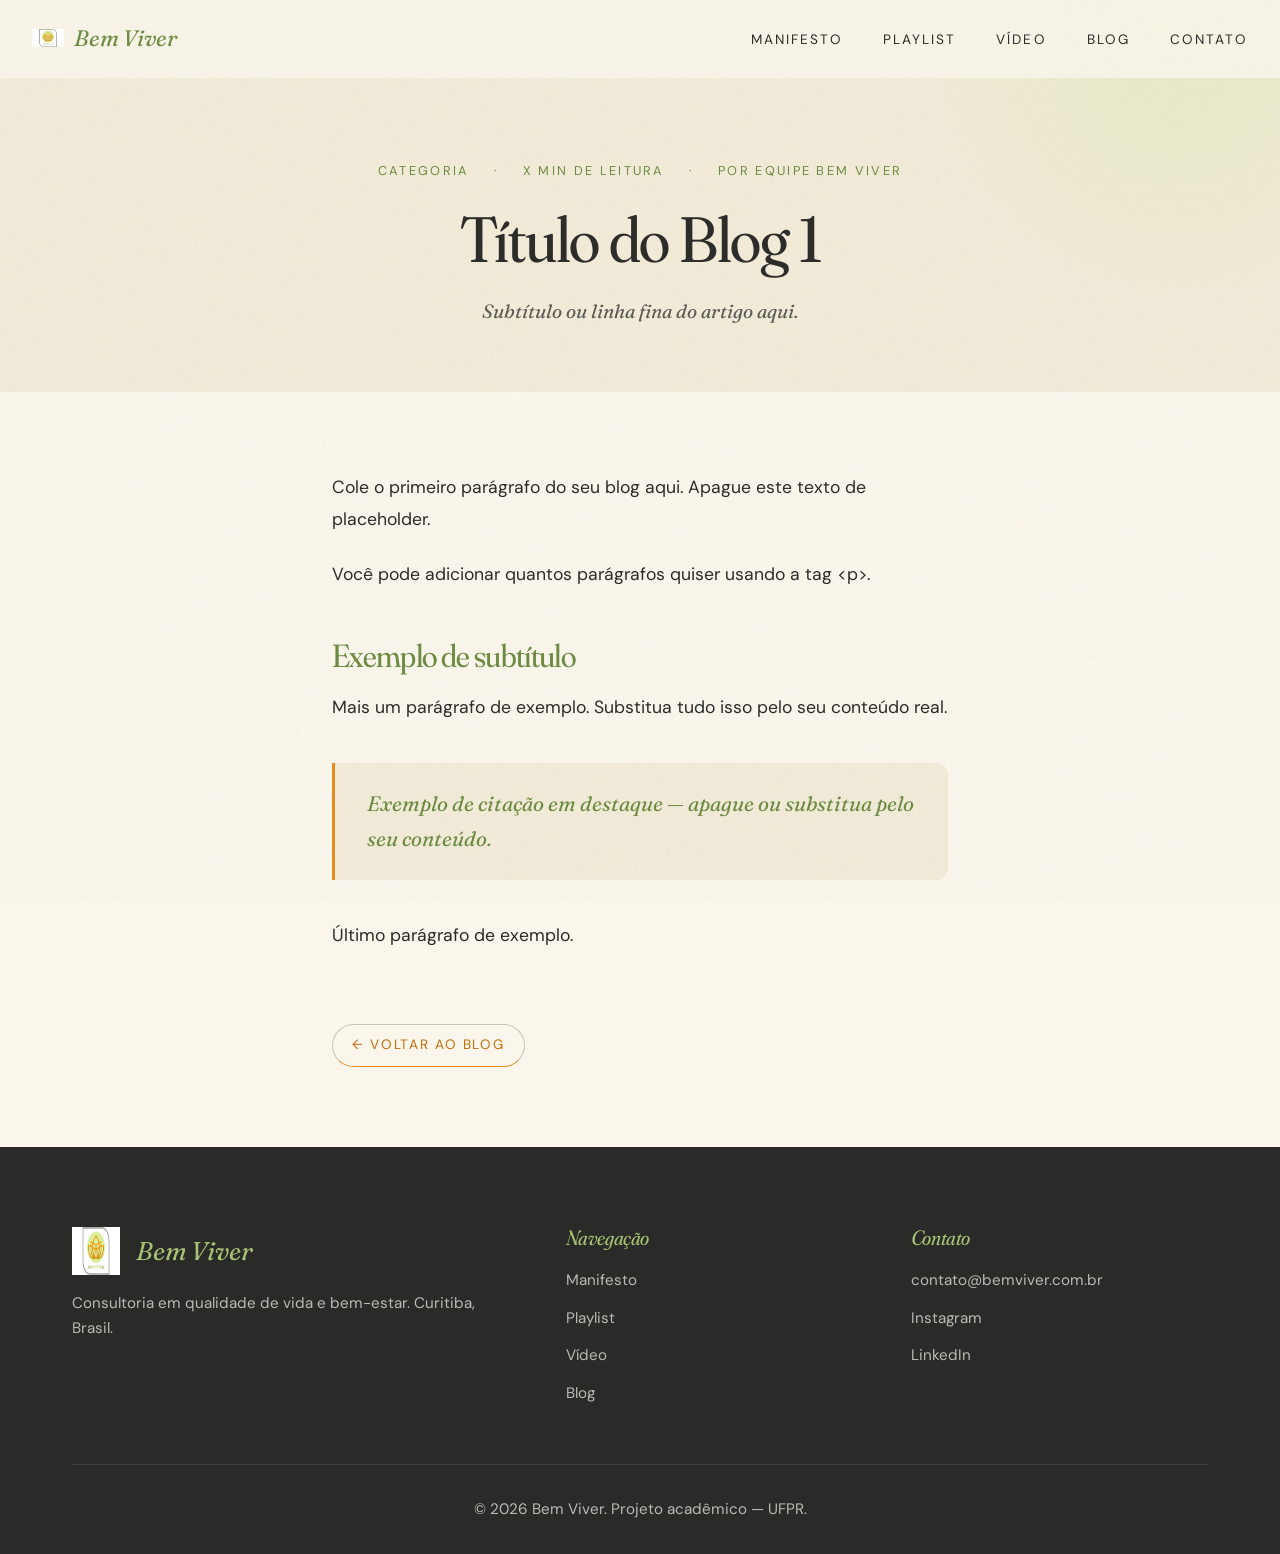
==== blog-1.html @ db036a79 "Add files via upload" ====
<!DOCTYPE html>
<html lang="pt-BR">
<head>
  <meta charset="UTF-8" />
  <meta name="viewport" content="width=device-width, initial-scale=1.0" />
  <title>Blog 1 — Bem Viver</title>
  <link rel="icon" href="logo.png" type="image/png" />

  <link rel="preconnect" href="https://fonts.googleapis.com" />
  <link rel="preconnect" href="https://fonts.gstatic.com" crossorigin />
  <link href="https://fonts.googleapis.com/css2?family=Fraunces:ital,opsz,wght,SOFT@0,9..144,300..700,30..100;1,9..144,300..700,30..100&family=DM+Sans:opsz,wght@9..40,300..600&display=swap" rel="stylesheet" />

  <link rel="stylesheet" href="style.css" />
</head>
<body>

  <nav class="nav" id="nav">
    <a href="index.html" class="nav-brand">
      <img src="logo.png" alt="Bem Viver" />
      <span>Bem Viver</span>
    </a>
    <ul class="nav-links">
      <li><a href="index.html#manifesto">Manifesto</a></li>
      <li><a href="index.html#playlist">Playlist</a></li>
      <li><a href="index.html#video">Vídeo</a></li>
      <li><a href="index.html#blog">Blog</a></li>
      <li><a href="index.html#contato">Contato</a></li>
    </ul>
  </nav>

  <header class="post-hero">
    <div class="container">
      <div class="post-meta">
        <!-- EDITE A CATEGORIA, TEMPO DE LEITURA E AUTOR ABAIXO -->
        <span>Categoria</span>
        <span>X min de leitura</span>
        <span>Por Equipe Bem Viver</span>
      </div>

      <!-- COLE O TÍTULO DO BLOG AQUI -->
      <h1>Título do Blog 1</h1>

      <!-- COLE O SUBTÍTULO/LINHA FINA AQUI -->
      <p class="subtitle">Subtítulo ou linha fina do artigo aqui.</p>
    </div>
  </header>

  <article class="post-body">

    <!--
      ▼▼▼ COLE O TEXTO DO BLOG AQUI ▼▼▼

      Como formatar:
      - Parágrafos:        <p>Seu texto aqui.</p>
      - Subtítulo grande:  <h2>Subtítulo</h2>
      - Subtítulo menor:   <h3>Subtítulo menor</h3>
      - Negrito:           <strong>texto</strong>
      - Itálico:           <em>texto</em>
      - Lista:             <ul><li>item</li><li>item</li></ul>
      - Citação destaque:  <blockquote>Frase de destaque.</blockquote>
      - Link:              <a href="url">texto</a>

      Apague este comentário e tudo abaixo dele, depois cole seu conteúdo.
    -->

    <p>Cole o primeiro parágrafo do seu blog aqui. Apague este texto de placeholder.</p>

    <p>Você pode adicionar quantos parágrafos quiser usando a tag &lt;p&gt;.</p>

    <h2>Exemplo de subtítulo</h2>

    <p>Mais um parágrafo de exemplo. Substitua tudo isso pelo seu conteúdo real.</p>

    <blockquote>
      Exemplo de citação em destaque — apague ou substitua pelo seu conteúdo.
    </blockquote>

    <p>Último parágrafo de exemplo.</p>

    <!-- ▲▲▲ FIM DO ESPAÇO PARA SEU CONTEÚDO ▲▲▲ -->

    <a href="index.html#blog" class="back-link">← Voltar ao blog</a>
  </article>

  <footer>
    <div class="container">
      <div class="footer-grid">
        <div>
          <div class="footer-brand">
            <img src="logo.png" alt="" />
            <span class="footer-brand-name">Bem Viver</span>
          </div>
          <p>Consultoria em qualidade de vida e bem-estar. Curitiba, Brasil.</p>
        </div>
        <div>
          <h4>Navegação</h4>
          <ul>
            <li><a href="index.html#manifesto">Manifesto</a></li>
            <li><a href="index.html#playlist">Playlist</a></li>
            <li><a href="index.html#video">Vídeo</a></li>
            <li><a href="index.html#blog">Blog</a></li>
          </ul>
        </div>
        <div>
          <h4>Contato</h4>
          <ul>
            <li><a href="mailto:contato@bemviver.com.br">contato@bemviver.com.br</a></li>
            <li><a href="#">Instagram</a></li>
            <li><a href="#">LinkedIn</a></li>
          </ul>
        </div>
      </div>
      <div class="footer-bottom">
        <p>© 2026 Bem Viver. Projeto acadêmico — UFPR.</p>
      </div>
    </div>
  </footer>

</body>
</html>
---- style.css ----
/* ========================================
   BEM VIVER — Design System
   ======================================== */

:root {
  --color-cream: #FAF6EC;
  --color-cream-deep: #F2EBD8;
  --color-sage: #A8C273;
  --color-sage-deep: #6B8B3F;
  --color-sage-soft: #DBE8B2;
  --color-orange: #E68A1F;
  --color-orange-deep: #C66E0A;
  --color-charcoal: #2A2A28;
  --color-charcoal-soft: #5A5A55;
  --color-line: #C9C4B5;

  --font-display: "Fraunces", Georgia, serif;
  --font-body: "DM Sans", -apple-system, BlinkMacSystemFont, sans-serif;

  --max-w: 1200px;
  --max-w-text: 680px;
}

* { box-sizing: border-box; margin: 0; padding: 0; }

html { scroll-behavior: smooth; }

body {
  font-family: var(--font-body);
  font-size: 17px;
  line-height: 1.65;
  color: var(--color-charcoal);
  background: var(--color-cream);
  overflow-x: hidden;
}

/* Subtle grain overlay */
body::before {
  content: "";
  position: fixed;
  inset: 0;
  pointer-events: none;
  z-index: 1000;
  opacity: 0.04;
  background-image: url("data:image/svg+xml,%3Csvg viewBox='0 0 200 200' xmlns='http://www.w3.org/2000/svg'%3E%3Cfilter id='n'%3E%3CfeTurbulence type='fractalNoise' baseFrequency='0.85' numOctaves='3' /%3E%3C/filter%3E%3Crect width='100%25' height='100%25' filter='url(%23n)'/%3E%3C/svg%3E");
}

img { max-width: 100%; display: block; }

a { color: inherit; text-decoration: none; }

/* ========================================
   Typography
   ======================================== */

h1, h2, h3, h4 {
  font-family: var(--font-display);
  font-weight: 400;
  font-variation-settings: "opsz" 144, "SOFT" 50;
  letter-spacing: -0.02em;
  line-height: 1.05;
  color: var(--color-charcoal);
}

h1 { font-size: clamp(3rem, 8vw, 6.5rem); }
h2 { font-size: clamp(2.2rem, 5vw, 3.8rem); }
h3 { font-size: clamp(1.6rem, 3vw, 2.2rem); }

.eyebrow {
  font-family: var(--font-body);
  font-size: 0.78rem;
  text-transform: uppercase;
  letter-spacing: 0.22em;
  color: var(--color-sage-deep);
  font-weight: 500;
}

p { color: var(--color-charcoal-soft); }

em {
  font-family: var(--font-display);
  font-style: italic;
  font-variation-settings: "opsz" 144, "SOFT" 100;
  color: var(--color-sage-deep);
}

/* ========================================
   Layout primitives
   ======================================== */

.container {
  max-width: var(--max-w);
  margin: 0 auto;
  padding: 0 2rem;
}

section {
  padding: 8rem 0;
  position: relative;
}

/* ========================================
   Navigation
   ======================================== */

.nav {
  position: fixed;
  top: 0;
  left: 0;
  right: 0;
  z-index: 100;
  padding: 1.25rem 2rem;
  display: flex;
  justify-content: space-between;
  align-items: center;
  background: rgba(250, 246, 236, 0.85);
  backdrop-filter: blur(12px);
  -webkit-backdrop-filter: blur(12px);
  border-bottom: 1px solid transparent;
  transition: border-color 0.3s ease;
}

.nav.scrolled { border-bottom-color: var(--color-line); }

.nav-brand {
  font-family: var(--font-display);
  font-size: 1.4rem;
  font-style: italic;
  color: var(--color-sage-deep);
  display: flex;
  align-items: center;
  gap: 0.6rem;
}

.nav-brand img {
  width: 32px;
  height: 32px;
  object-fit: contain;
}

.nav-links {
  display: flex;
  gap: 2.5rem;
  list-style: none;
}

.nav-links a {
  font-size: 0.85rem;
  text-transform: uppercase;
  letter-spacing: 0.15em;
  color: var(--color-charcoal);
  position: relative;
  padding-bottom: 0.2rem;
  transition: color 0.2s;
}

.nav-links a::after {
  content: "";
  position: absolute;
  bottom: 0;
  left: 0;
  width: 0;
  height: 1px;
  background: var(--color-orange);
  transition: width 0.3s ease;
}

.nav-links a:hover { color: var(--color-orange-deep); }
.nav-links a:hover::after { width: 100%; }

@media (max-width: 720px) {
  .nav-links { display: none; }
}

/* ========================================
   Hero
   ======================================== */

.hero {
  min-height: 100vh;
  display: flex;
  align-items: center;
  position: relative;
  padding-top: 6rem;
  overflow: hidden;
}

.hero-bg-circle {
  position: absolute;
  width: 700px;
  height: 700px;
  border-radius: 50%;
  background: radial-gradient(circle, var(--color-sage-soft) 0%, transparent 70%);
  right: -200px;
  top: 50%;
  transform: translateY(-50%);
  opacity: 0.6;
  z-index: 0;
}

.hero-bg-circle.small {
  width: 300px;
  height: 300px;
  left: -100px;
  top: 20%;
  background: radial-gradient(circle, rgba(230,138,31,0.15) 0%, transparent 70%);
}

.hero-grid {
  display: grid;
  grid-template-columns: 1.4fr 1fr;
  gap: 4rem;
  align-items: center;
  position: relative;
  z-index: 1;
}

@media (max-width: 880px) {
  .hero-grid { grid-template-columns: 1fr; gap: 2rem; }
}

.hero-eyebrow {
  display: inline-block;
  margin-bottom: 1.5rem;
  animation: fadeUp 0.8s ease forwards;
}

.hero h1 {
  margin-bottom: 1.5rem;
  animation: fadeUp 0.8s 0.1s ease both;
}

.hero h1 .accent {
  font-style: italic;
  color: var(--color-sage-deep);
  font-variation-settings: "opsz" 144, "SOFT" 100;
}

.hero-tagline {
  font-size: 1.2rem;
  max-width: 460px;
  margin-bottom: 2.5rem;
  animation: fadeUp 0.8s 0.2s ease both;
}

.hero-cta {
  display: inline-flex;
  align-items: center;
  gap: 0.8rem;
  padding: 1rem 2rem;
  background: var(--color-orange);
  color: white;
  border-radius: 999px;
  font-size: 0.9rem;
  letter-spacing: 0.1em;
  text-transform: uppercase;
  transition: all 0.3s ease;
  animation: fadeUp 0.8s 0.3s ease both;
  border: none;
  cursor: pointer;
}

.hero-cta:hover {
  background: var(--color-orange-deep);
  transform: translateY(-2px);
  box-shadow: 0 12px 30px -10px rgba(230,138,31,0.5);
}

.hero-cta .arrow {
  transition: transform 0.3s;
}

.hero-cta:hover .arrow { transform: translateX(4px); }

.hero-logo-wrap {
  position: relative;
  animation: fadeIn 1.2s 0.4s ease both;
}

.hero-logo-wrap img {
  width: 100%;
  max-width: 420px;
  margin: 0 auto;
  filter: drop-shadow(0 20px 40px rgba(168, 194, 115, 0.25));
}

/* ========================================
   Section headers
   ======================================== */

.section-head {
  text-align: center;
  margin-bottom: 4rem;
}

.section-head .eyebrow {
  display: block;
  margin-bottom: 1rem;
}

.section-head h2 { margin-bottom: 1.2rem; }

.section-head p {
  max-width: 580px;
  margin: 0 auto;
  font-size: 1.1rem;
}

/* ========================================
   Manifesto
   ======================================== */

.manifesto {
  background: var(--color-cream-deep);
  position: relative;
}

.manifesto-grid {
  display: grid;
  grid-template-columns: repeat(3, 1fr);
  gap: 3rem;
  margin-top: 4rem;
}

@media (max-width: 880px) {
  .manifesto-grid { grid-template-columns: 1fr; gap: 2.5rem; }
}

.pillar {
  text-align: center;
  padding: 2rem 1rem;
}

.pillar-icon {
  width: 56px;
  height: 56px;
  margin: 0 auto 1.5rem;
  display: flex;
  align-items: center;
  justify-content: center;
  background: var(--color-sage-soft);
  border-radius: 50%;
  color: var(--color-orange-deep);
}

.pillar h3 {
  font-size: 1.5rem;
  margin-bottom: 0.8rem;
}

/* ========================================
   Spotify section
   ======================================== */

.playlist-section {
  background: linear-gradient(180deg, var(--color-cream) 0%, var(--color-sage-soft) 100%);
}

.playlist-wrap {
  max-width: 880px;
  margin: 0 auto;
  background: white;
  border-radius: 24px;
  padding: 2.5rem;
  box-shadow: 0 30px 80px -20px rgba(107, 139, 63, 0.2);
  border: 1px solid var(--color-line);
}

.playlist-wrap iframe {
  width: 100%;
  border-radius: 12px;
  border: none;
}

/* ========================================
   Video section
   ======================================== */

.video-wrap {
  max-width: 960px;
  margin: 0 auto;
  position: relative;
  border-radius: 20px;
  overflow: hidden;
  background: var(--color-charcoal);
  aspect-ratio: 16 / 9;
  box-shadow: 0 30px 80px -20px rgba(42, 42, 40, 0.4);
}

.video-wrap video,
.video-wrap iframe {
  width: 100%;
  height: 100%;
  object-fit: cover;
  border: none;
}

.video-placeholder {
  width: 100%;
  height: 100%;
  display: flex;
  flex-direction: column;
  align-items: center;
  justify-content: center;
  gap: 1.5rem;
  background:
    radial-gradient(circle at 30% 30%, rgba(230,138,31,0.15), transparent 50%),
    radial-gradient(circle at 70% 70%, rgba(168,194,115,0.2), transparent 50%),
    var(--color-charcoal);
  color: var(--color-cream);
  text-align: center;
  padding: 2rem;
}

.video-placeholder .play-icon {
  width: 80px;
  height: 80px;
  border: 2px solid var(--color-cream);
  border-radius: 50%;
  display: flex;
  align-items: center;
  justify-content: center;
}

.video-placeholder p {
  font-family: var(--font-display);
  font-style: italic;
  font-size: 1.3rem;
  color: var(--color-cream);
  max-width: 400px;
}

/* ========================================
   Blog
   ======================================== */

.blog-grid {
  display: grid;
  grid-template-columns: repeat(2, 1fr);
  gap: 3rem;
  margin-top: 2rem;
}

@media (max-width: 880px) {
  .blog-grid { grid-template-columns: 1fr; }
}

.blog-card {
  background: white;
  border-radius: 20px;
  overflow: hidden;
  box-shadow: 0 10px 30px -10px rgba(42, 42, 40, 0.08);
  border: 1px solid var(--color-line);
  transition: all 0.4s ease;
  display: flex;
  flex-direction: column;
}

.blog-card:hover {
  transform: translateY(-6px);
  box-shadow: 0 30px 60px -20px rgba(42, 42, 40, 0.15);
}

.blog-card-visual {
  height: 220px;
  position: relative;
  overflow: hidden;
  display: flex;
  align-items: center;
  justify-content: center;
}

.blog-card-visual.v1 {
  background:
    radial-gradient(circle at 30% 50%, var(--color-sage-soft), transparent 60%),
    radial-gradient(circle at 70% 50%, rgba(230,138,31,0.2), transparent 60%),
    var(--color-cream-deep);
}

.blog-card-visual.v2 {
  background:
    radial-gradient(circle at 50% 30%, rgba(230,138,31,0.3), transparent 60%),
    radial-gradient(circle at 50% 80%, var(--color-sage-soft), transparent 60%),
    var(--color-cream-deep);
}

.blog-card-visual svg {
  width: 100px;
  height: 100px;
  color: var(--color-orange-deep);
  opacity: 0.85;
}

.blog-card-body {
  padding: 2rem;
  flex: 1;
  display: flex;
  flex-direction: column;
}

.blog-card-meta {
  display: flex;
  gap: 1rem;
  font-size: 0.78rem;
  text-transform: uppercase;
  letter-spacing: 0.15em;
  color: var(--color-sage-deep);
  margin-bottom: 1rem;
}

.blog-card-meta span:not(:last-child)::after {
  content: "·";
  margin-left: 1rem;
}

.blog-card h3 {
  font-size: 1.6rem;
  margin-bottom: 0.8rem;
  line-height: 1.15;
}

.blog-card p {
  margin-bottom: 1.5rem;
  flex: 1;
}

.blog-card-link {
  color: var(--color-orange-deep);
  font-size: 0.9rem;
  letter-spacing: 0.05em;
  font-weight: 500;
  display: inline-flex;
  align-items: center;
  gap: 0.5rem;
  align-self: flex-start;
}

.blog-card-link::after {
  content: "→";
  transition: transform 0.3s;
}

.blog-card:hover .blog-card-link::after { transform: translateX(4px); }

/* ========================================
   Footer
   ======================================== */

footer {
  background: var(--color-charcoal);
  color: var(--color-cream);
  padding: 5rem 0 2rem;
  margin-top: 0;
}

.footer-grid {
  display: grid;
  grid-template-columns: 1.5fr 1fr 1fr;
  gap: 3rem;
  margin-bottom: 3rem;
}

@media (max-width: 720px) {
  .footer-grid { grid-template-columns: 1fr; gap: 2rem; }
}

footer h4 {
  font-family: var(--font-display);
  font-style: italic;
  color: var(--color-sage);
  font-size: 1.3rem;
  margin-bottom: 1rem;
}

footer p, footer a { color: rgba(250, 246, 236, 0.7); font-size: 0.95rem; }

footer ul { list-style: none; }
footer ul li { margin-bottom: 0.6rem; }
footer a:hover { color: var(--color-orange); }

.footer-brand {
  display: flex;
  align-items: center;
  gap: 1rem;
  margin-bottom: 1rem;
}

.footer-brand img { width: 48px; height: 48px; }

.footer-brand-name {
  font-family: var(--font-display);
  font-style: italic;
  font-size: 1.6rem;
  color: var(--color-sage);
}

.footer-bottom {
  padding-top: 2rem;
  border-top: 1px solid rgba(250, 246, 236, 0.1);
  text-align: center;
  font-size: 0.85rem;
  color: rgba(250, 246, 236, 0.5);
}

/* ========================================
   Animations
   ======================================== */

@keyframes fadeUp {
  from { opacity: 0; transform: translateY(20px); }
  to { opacity: 1; transform: translateY(0); }
}

@keyframes fadeIn {
  from { opacity: 0; }
  to { opacity: 1; }
}

.reveal {
  opacity: 0;
  transform: translateY(30px);
  transition: opacity 0.8s ease, transform 0.8s ease;
}

.reveal.visible {
  opacity: 1;
  transform: translateY(0);
}

/* ========================================
   Blog post page
   ======================================== */

.post-hero {
  padding: 10rem 0 4rem;
  text-align: center;
  background: var(--color-cream-deep);
  position: relative;
  overflow: hidden;
}

.post-hero::before {
  content: "";
  position: absolute;
  width: 500px;
  height: 500px;
  border-radius: 50%;
  background: radial-gradient(circle, var(--color-sage-soft) 0%, transparent 70%);
  top: -200px;
  right: -150px;
  opacity: 0.5;
}

.post-meta {
  display: flex;
  justify-content: center;
  gap: 1.5rem;
  font-size: 0.8rem;
  text-transform: uppercase;
  letter-spacing: 0.18em;
  color: var(--color-sage-deep);
  margin-bottom: 1.5rem;
  position: relative;
}

.post-meta span:not(:last-child)::after {
  content: "·";
  margin-left: 1.5rem;
}

.post-hero h1 {
  max-width: 900px;
  margin: 0 auto 1.5rem;
  font-size: clamp(2.2rem, 5vw, 4rem);
  position: relative;
}

.post-hero .subtitle {
  max-width: 600px;
  margin: 0 auto;
  font-size: 1.2rem;
  font-style: italic;
  font-family: var(--font-display);
  color: var(--color-charcoal-soft);
  position: relative;
}

.post-body {
  max-width: var(--max-w-text);
  margin: 0 auto;
  padding: 5rem 2rem;
}

.post-body p {
  font-size: 1.1rem;
  line-height: 1.8;
  margin-bottom: 1.5rem;
  color: var(--color-charcoal);
}

.post-body h2 {
  font-size: 2rem;
  margin: 3rem 0 1.2rem;
  color: var(--color-sage-deep);
}

.post-body h3 {
  font-size: 1.4rem;
  margin: 2.5rem 0 1rem;
  font-style: italic;
}

.post-body blockquote {
  margin: 2.5rem 0;
  padding: 1.5rem 2rem;
  border-left: 3px solid var(--color-orange);
  background: var(--color-cream-deep);
  font-family: var(--font-display);
  font-style: italic;
  font-size: 1.3rem;
  color: var(--color-sage-deep);
  border-radius: 0 12px 12px 0;
}

.post-body ul, .post-body ol {
  margin: 1.5rem 0 1.5rem 1.5rem;
  font-size: 1.1rem;
  line-height: 1.8;
}

.post-body li { margin-bottom: 0.6rem; }

.post-body strong { color: var(--color-charcoal); }

.post-body a {
  color: var(--color-orange-deep);
  border-bottom: 1px solid var(--color-orange);
  transition: color 0.2s;
}

.post-body a:hover { color: var(--color-orange); }

.back-link {
  display: inline-flex;
  align-items: center;
  gap: 0.5rem;
  padding: 0.6rem 1.2rem;
  border: 1px solid var(--color-line);
  border-radius: 999px;
  font-size: 0.85rem;
  text-transform: uppercase;
  letter-spacing: 0.12em;
  color: var(--color-charcoal);
  transition: all 0.3s;
  margin-top: 3rem;
}

.back-link:hover {
  background: var(--color-sage-deep);
  color: var(--color-cream);
  border-color: var(--color-sage-deep);
}
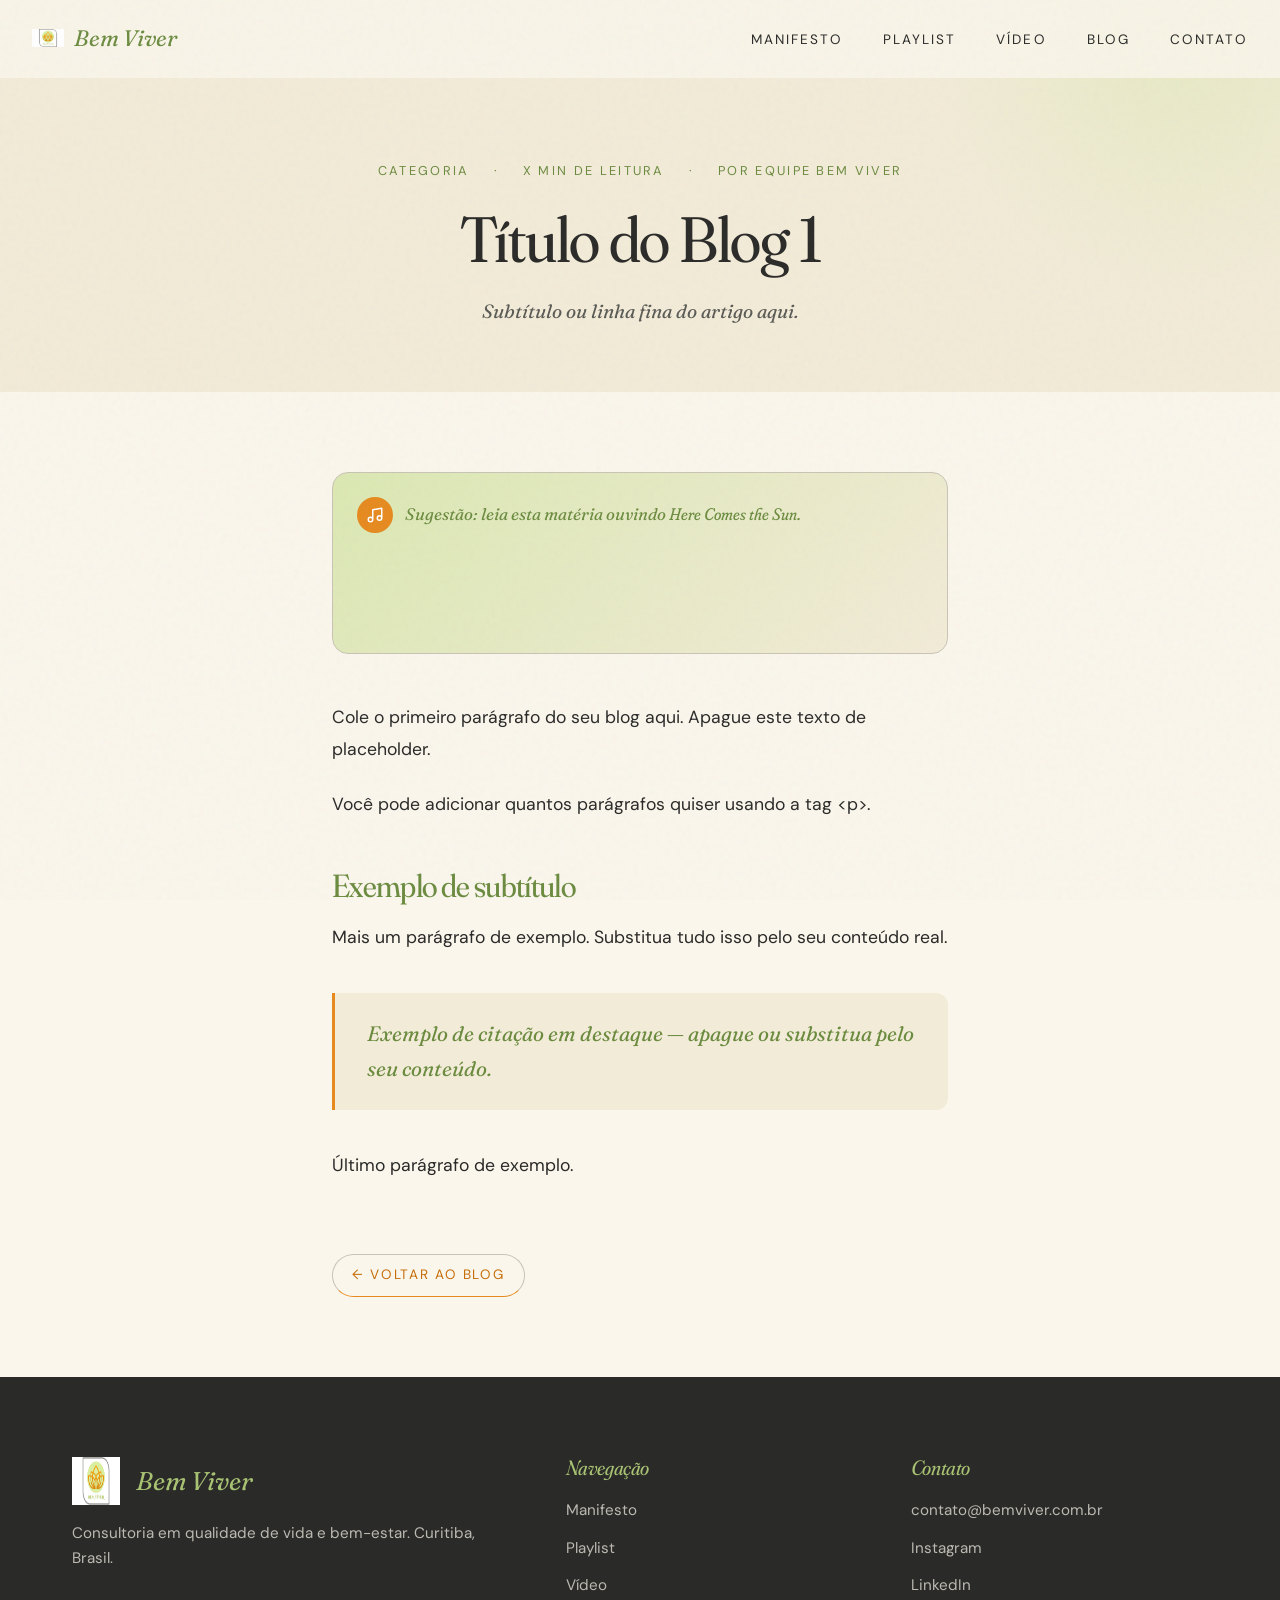
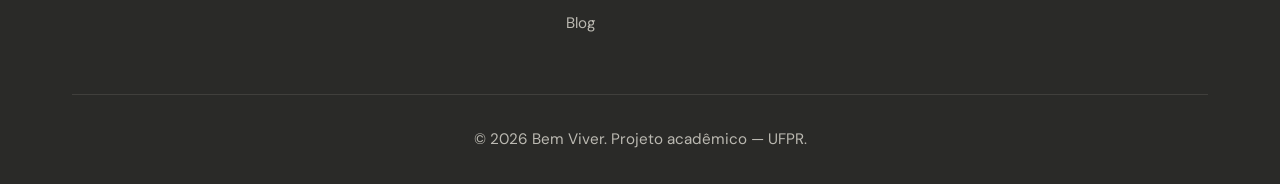
==== commit d944c736: "Add files via upload" ====
--- a/blog-1.html
+++ b/blog-1.html
@@ -46,6 +46,27 @@
   </header>
 
   <article class="post-body">
+
+    <!-- ▼▼▼ Trilha sugerida para esta leitura ▼▼▼ -->
+    <div class="listen-widget">
+      <div class="listen-widget-header">
+        <div class="listen-widget-icon">
+          <svg width="18" height="18" viewBox="0 0 24 24" fill="currentColor">
+            <path d="M9 18V5l12-2v13M9 18a3 3 0 1 1-6 0 3 3 0 0 1 6 0Zm12-2a3 3 0 1 1-6 0 3 3 0 0 1 6 0Z" fill="none" stroke="currentColor" stroke-width="2" stroke-linejoin="round"/>
+          </svg>
+        </div>
+        <div class="listen-widget-text">
+          Sugestão: leia esta matéria ouvindo <em>Here Comes the Sun</em>.
+        </div>
+      </div>
+      <iframe
+        src="https://open.spotify.com/embed/track/6dGnYIeXmHdcikdzNNDMm2?utm_source=generator&theme=0"
+        height="80"
+        frameborder="0"
+        allow="autoplay; clipboard-write; encrypted-media; fullscreen; picture-in-picture"
+        loading="lazy">
+      </iframe>
+    </div>
 
     <!--
       ▼▼▼ COLE O TEXTO DO BLOG AQUI ▼▼▼
--- a/style.css
+++ b/style.css
@@ -760,3 +760,172 @@
   color: var(--color-cream);
   border-color: var(--color-sage-deep);
 }
+
+/* ========================================
+   "Listen while reading" widget
+   ======================================== */
+
+.listen-widget {
+  background: linear-gradient(135deg, var(--color-sage-soft) 0%, var(--color-cream-deep) 100%);
+  border-radius: 16px;
+  padding: 1.5rem;
+  margin: 0 0 3rem;
+  display: flex;
+  flex-direction: column;
+  gap: 1rem;
+  border: 1px solid var(--color-line);
+}
+
+.listen-widget-header {
+  display: flex;
+  align-items: center;
+  gap: 0.75rem;
+}
+
+.listen-widget-icon {
+  width: 36px;
+  height: 36px;
+  background: var(--color-orange);
+  border-radius: 50%;
+  display: flex;
+  align-items: center;
+  justify-content: center;
+  color: white;
+  flex-shrink: 0;
+}
+
+.listen-widget-text {
+  font-family: var(--font-display);
+  font-style: italic;
+  font-size: 1.05rem;
+  color: var(--color-sage-deep);
+  line-height: 1.3;
+}
+
+.listen-widget iframe {
+  width: 100%;
+  border-radius: 12px;
+  border: none;
+}
+
+/* ========================================
+   Professional profile card
+   ======================================== */
+
+.pro-card {
+  display: grid;
+  grid-template-columns: 200px 1fr;
+  gap: 2rem;
+  margin: 3rem 0;
+  padding: 2rem;
+  background: white;
+  border-radius: 20px;
+  border: 1px solid var(--color-line);
+  box-shadow: 0 10px 30px -10px rgba(42, 42, 40, 0.06);
+  align-items: start;
+}
+
+@media (max-width: 720px) {
+  .pro-card {
+    grid-template-columns: 1fr;
+    gap: 1.5rem;
+    padding: 1.5rem;
+  }
+}
+
+.pro-photo {
+  width: 100%;
+  aspect-ratio: 1;
+  border-radius: 16px;
+  overflow: hidden;
+  background:
+    radial-gradient(circle at 30% 30%, var(--color-sage-soft), transparent 60%),
+    radial-gradient(circle at 70% 70%, rgba(230,138,31,0.2), transparent 60%),
+    var(--color-cream-deep);
+  display: flex;
+  align-items: center;
+  justify-content: center;
+  position: relative;
+}
+
+.pro-photo img {
+  width: 100%;
+  height: 100%;
+  object-fit: cover;
+}
+
+.pro-photo-placeholder {
+  text-align: center;
+  padding: 1rem;
+  color: var(--color-sage-deep);
+}
+
+.pro-photo-placeholder svg {
+  width: 48px;
+  height: 48px;
+  margin-bottom: 0.5rem;
+  opacity: 0.6;
+}
+
+.pro-photo-placeholder .ph-name {
+  font-family: var(--font-display);
+  font-style: italic;
+  font-size: 0.95rem;
+  opacity: 0.7;
+}
+
+.pro-info h3 {
+  font-size: 1.5rem !important;
+  margin: 0 0 0.5rem !important;
+  color: var(--color-charcoal) !important;
+}
+
+.pro-info .pro-tagline {
+  font-family: var(--font-display);
+  font-style: italic;
+  font-size: 1.05rem;
+  color: var(--color-sage-deep);
+  margin-bottom: 1.2rem;
+}
+
+.pro-info p {
+  font-size: 1rem;
+  line-height: 1.7;
+  margin-bottom: 1rem;
+}
+
+.pro-meta {
+  margin-top: 1.2rem;
+  padding-top: 1.2rem;
+  border-top: 1px solid var(--color-line);
+  display: grid;
+  gap: 0.5rem;
+}
+
+.pro-meta-row {
+  display: grid;
+  grid-template-columns: 130px 1fr;
+  gap: 1rem;
+  font-size: 0.92rem;
+}
+
+@media (max-width: 720px) {
+  .pro-meta-row {
+    grid-template-columns: 1fr;
+    gap: 0.25rem;
+  }
+}
+
+.pro-meta-label {
+  text-transform: uppercase;
+  letter-spacing: 0.12em;
+  font-size: 0.72rem;
+  color: var(--color-sage-deep);
+  font-weight: 500;
+  padding-top: 2px;
+}
+
+.pro-meta-value {
+  color: var(--color-charcoal);
+  line-height: 1.5;
+}
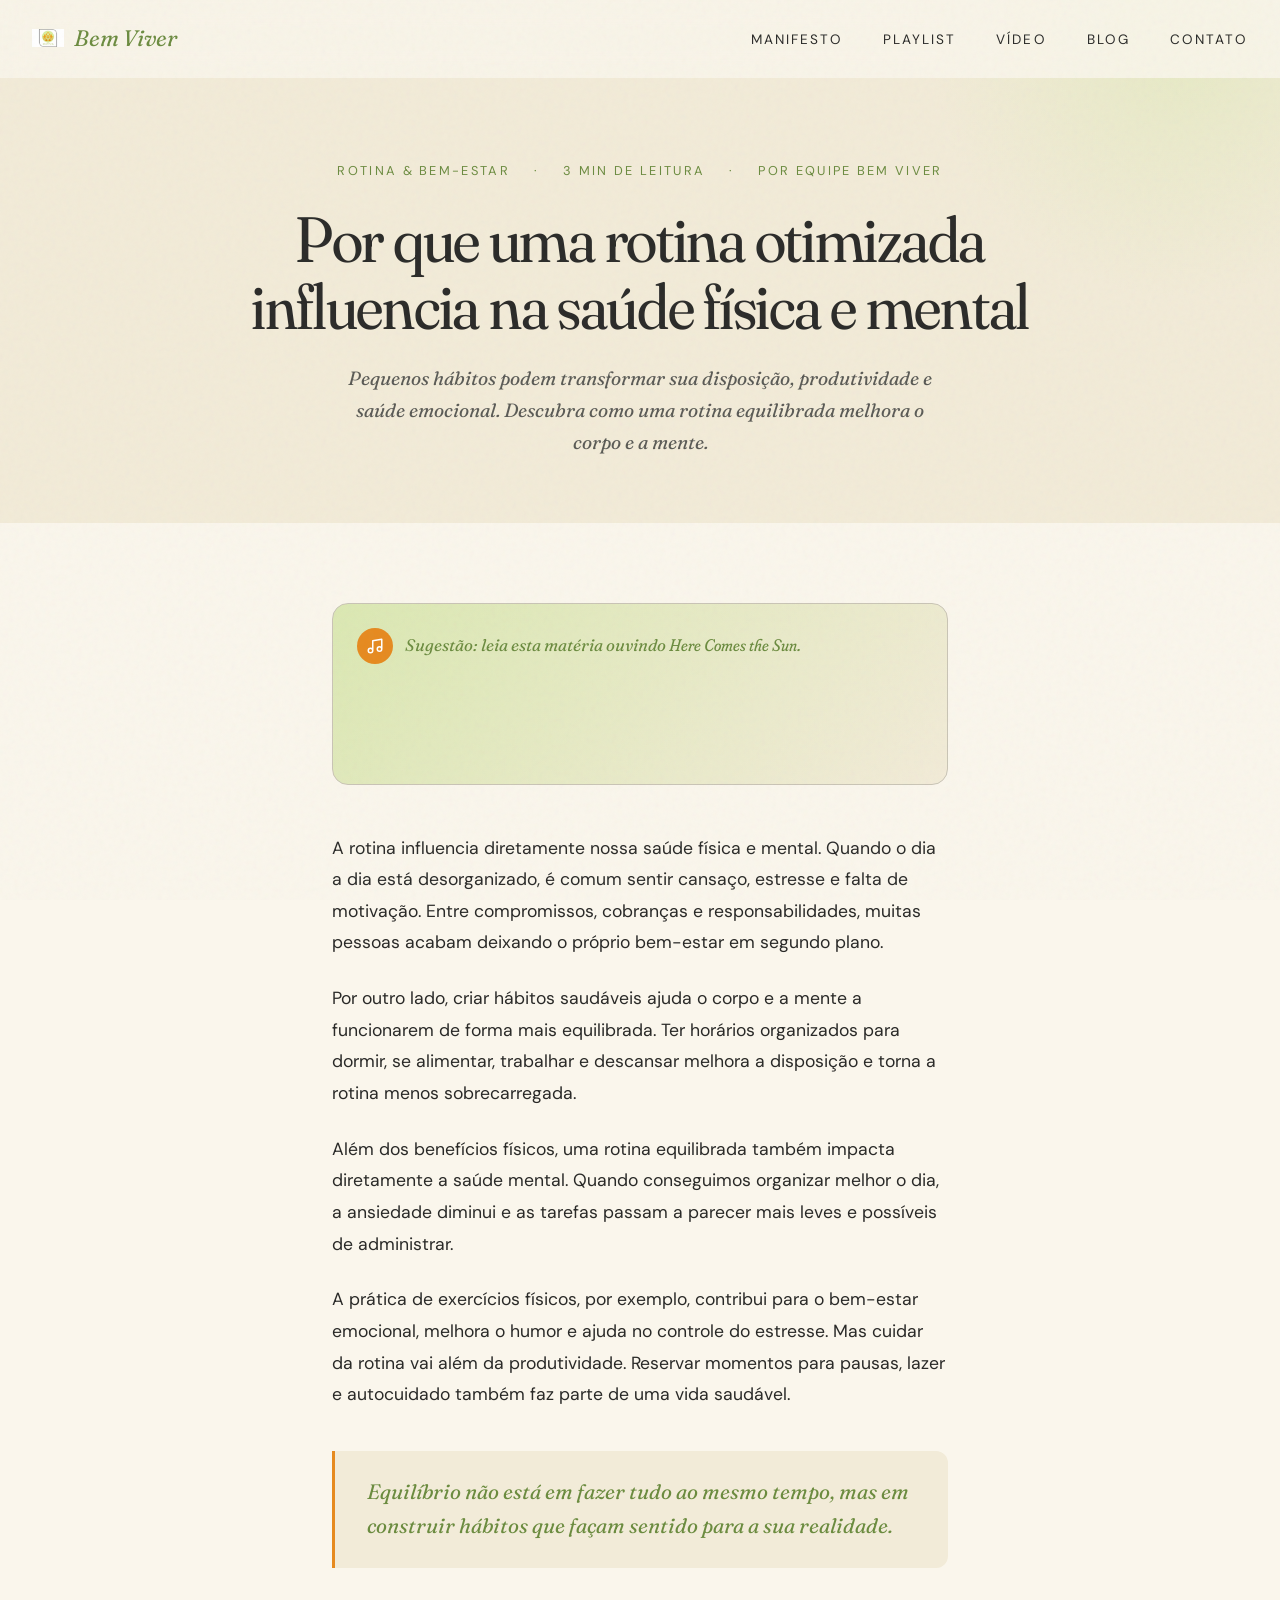
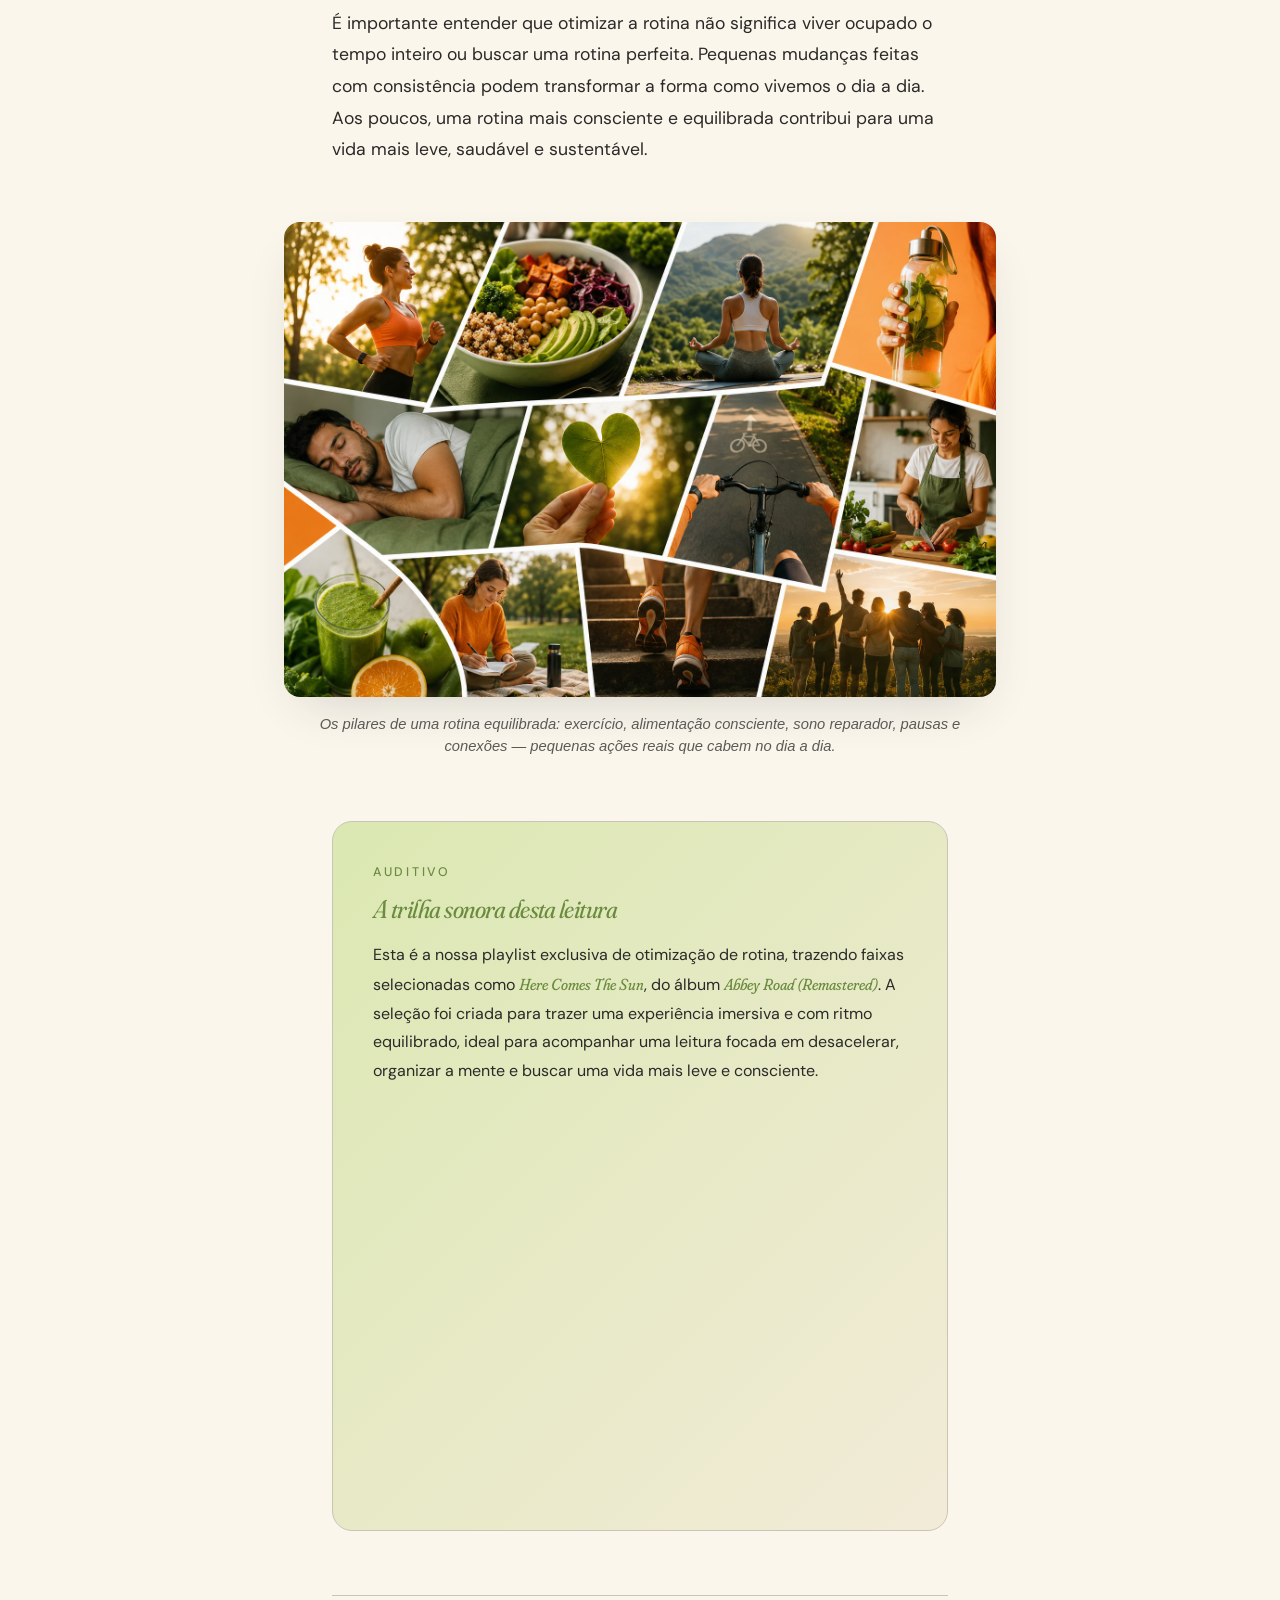
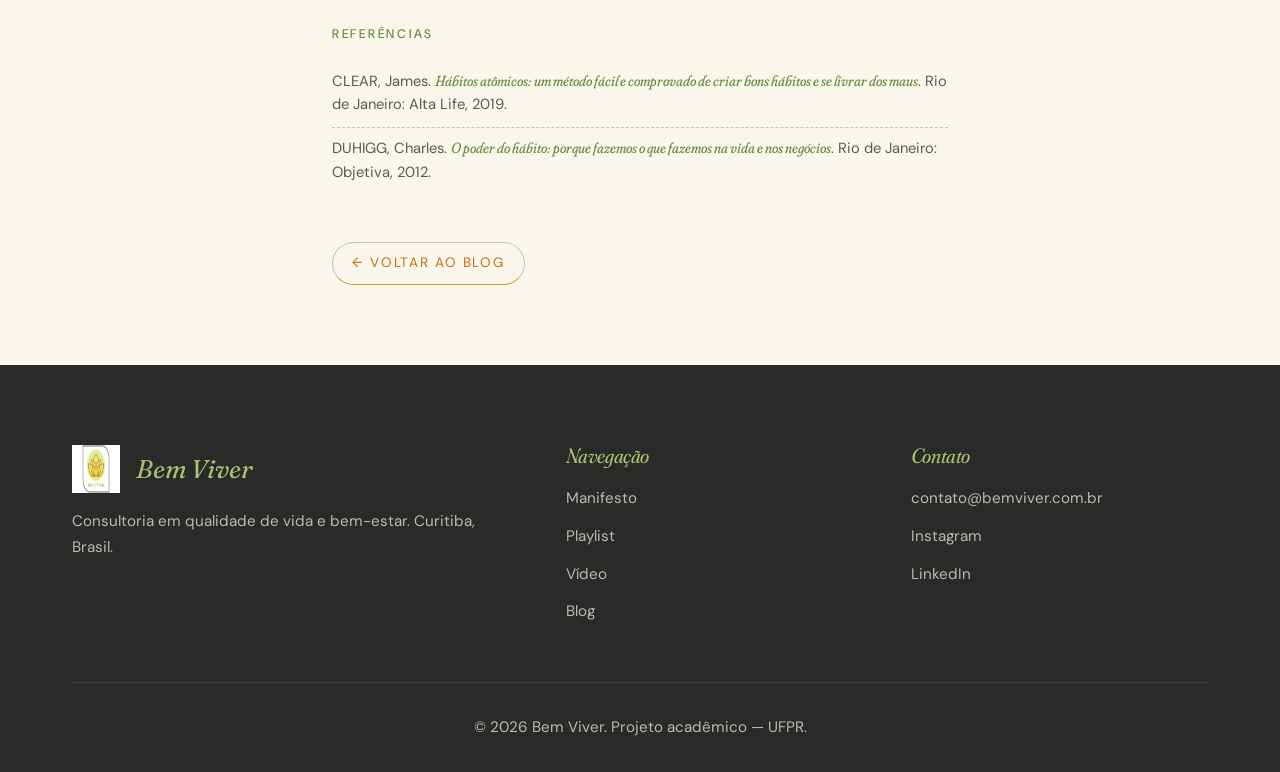
==== commit f21ab11d: "Add files via upload" ====
--- a/blog-1.html
+++ b/blog-1.html
@@ -3,7 +3,8 @@
 <head>
   <meta charset="UTF-8" />
   <meta name="viewport" content="width=device-width, initial-scale=1.0" />
-  <title>Blog 1 — Bem Viver</title>
+  <title>Por que uma rotina otimizada influencia na saúde física e mental — Bem Viver</title>
+  <meta name="description" content="Pequenos hábitos podem transformar sua disposição, produtividade e saúde emocional. Descubra como uma rotina equilibrada melhora o corpo e a mente." />
   <link rel="icon" href="logo.png" type="image/png" />
 
   <link rel="preconnect" href="https://fonts.googleapis.com" />
@@ -31,17 +32,12 @@
   <header class="post-hero">
     <div class="container">
       <div class="post-meta">
-        <!-- EDITE A CATEGORIA, TEMPO DE LEITURA E AUTOR ABAIXO -->
-        <span>Categoria</span>
-        <span>X min de leitura</span>
+        <span>Rotina &amp; Bem-estar</span>
+        <span>3 min de leitura</span>
         <span>Por Equipe Bem Viver</span>
       </div>
-
-      <!-- COLE O TÍTULO DO BLOG AQUI -->
-      <h1>Título do Blog 1</h1>
-
-      <!-- COLE O SUBTÍTULO/LINHA FINA AQUI -->
-      <p class="subtitle">Subtítulo ou linha fina do artigo aqui.</p>
+      <h1>Por que uma rotina otimizada influencia na saúde física e mental</h1>
+      <p class="subtitle">Pequenos hábitos podem transformar sua disposição, produtividade e saúde emocional. Descubra como uma rotina equilibrada melhora o corpo e a mente.</p>
     </div>
   </header>
 
@@ -68,37 +64,50 @@
       </iframe>
     </div>
 
-    <!--
-      ▼▼▼ COLE O TEXTO DO BLOG AQUI ▼▼▼
+    <p>A rotina influencia diretamente nossa saúde física e mental. Quando o dia a dia está desorganizado, é comum sentir cansaço, estresse e falta de motivação. Entre compromissos, cobranças e responsabilidades, muitas pessoas acabam deixando o próprio bem-estar em segundo plano.</p>
 
-      Como formatar:
-      - Parágrafos:        <p>Seu texto aqui.</p>
-      - Subtítulo grande:  <h2>Subtítulo</h2>
-      - Subtítulo menor:   <h3>Subtítulo menor</h3>
-      - Negrito:           <strong>texto</strong>
-      - Itálico:           <em>texto</em>
-      - Lista:             <ul><li>item</li><li>item</li></ul>
-      - Citação destaque:  <blockquote>Frase de destaque.</blockquote>
-      - Link:              <a href="url">texto</a>
+    <p>Por outro lado, criar hábitos saudáveis ajuda o corpo e a mente a funcionarem de forma mais equilibrada. Ter horários organizados para dormir, se alimentar, trabalhar e descansar melhora a disposição e torna a rotina menos sobrecarregada.</p>
 
-      Apague este comentário e tudo abaixo dele, depois cole seu conteúdo.
-    -->
+    <p>Além dos benefícios físicos, uma rotina equilibrada também impacta diretamente a saúde mental. Quando conseguimos organizar melhor o dia, a ansiedade diminui e as tarefas passam a parecer mais leves e possíveis de administrar.</p>
 
-    <p>Cole o primeiro parágrafo do seu blog aqui. Apague este texto de placeholder.</p>
-
-    <p>Você pode adicionar quantos parágrafos quiser usando a tag &lt;p&gt;.</p>
-
-    <h2>Exemplo de subtítulo</h2>
-
-    <p>Mais um parágrafo de exemplo. Substitua tudo isso pelo seu conteúdo real.</p>
+    <p>A prática de exercícios físicos, por exemplo, contribui para o bem-estar emocional, melhora o humor e ajuda no controle do estresse. Mas cuidar da rotina vai além da produtividade. Reservar momentos para pausas, lazer e autocuidado também faz parte de uma vida saudável.</p>
 
     <blockquote>
-      Exemplo de citação em destaque — apague ou substitua pelo seu conteúdo.
+      Equilíbrio não está em fazer tudo ao mesmo tempo, mas em construir hábitos que façam sentido para a sua realidade.
     </blockquote>
 
-    <p>Último parágrafo de exemplo.</p>
+    <p>É importante entender que otimizar a rotina não significa viver ocupado o tempo inteiro ou buscar uma rotina perfeita. Pequenas mudanças feitas com consistência podem transformar a forma como vivemos o dia a dia. Aos poucos, uma rotina mais consciente e equilibrada contribui para uma vida mais leve, saudável e sustentável.</p>
 
-    <!-- ▲▲▲ FIM DO ESPAÇO PARA SEU CONTEÚDO ▲▲▲ -->
+    <!-- ▼▼▼ VISUAL — mosaico ▼▼▼ -->
+    <figure class="post-visual">
+      <img src="mosaico-rotina.png" alt="Mosaico de fotos representando os pilares do bem viver: exercício, alimentação, sono, pausas e conexões sociais" />
+      <figcaption>
+        Os pilares de uma rotina equilibrada: exercício, alimentação consciente, sono reparador, pausas e conexões — pequenas ações reais que cabem no dia a dia.
+      </figcaption>
+    </figure>
+
+    <!-- ▼▼▼ AUDITIVO — playlist completa ▼▼▼ -->
+    <div class="audio-section">
+      <span class="audio-section-eyebrow">Auditivo</span>
+      <h3>A trilha sonora desta leitura</h3>
+      <p>Esta é a nossa playlist exclusiva de otimização de rotina, trazendo faixas selecionadas como <em>Here Comes The Sun</em>, do álbum <em>Abbey Road (Remastered)</em>. A seleção foi criada para trazer uma experiência imersiva e com ritmo equilibrado, ideal para acompanhar uma leitura focada em desacelerar, organizar a mente e buscar uma vida mais leve e consciente.</p>
+      <iframe
+        src="https://open.spotify.com/embed/playlist/1UYiBppP9UuxYVPkmImmEA?utm_source=generator&theme=0"
+        height="380"
+        frameborder="0"
+        allow="autoplay; clipboard-write; encrypted-media; fullscreen; picture-in-picture"
+        loading="lazy">
+      </iframe>
+    </div>
+
+    <!-- ▼▼▼ REFERÊNCIAS ▼▼▼ -->
+    <div class="post-references">
+      <h4>Referências</h4>
+      <ul>
+        <li>CLEAR, James. <em>Hábitos atômicos: um método fácil e comprovado de criar bons hábitos e se livrar dos maus</em>. Rio de Janeiro: Alta Life, 2019.</li>
+        <li>DUHIGG, Charles. <em>O poder do hábito: porque fazemos o que fazemos na vida e nos negócios</em>. Rio de Janeiro: Objetiva, 2012.</li>
+      </ul>
+    </div>
 
     <a href="index.html#blog" class="back-link">← Voltar ao blog</a>
   </article>
--- a/style.css
+++ b/style.css
@@ -929,3 +929,116 @@
   color: var(--color-charcoal);
   line-height: 1.5;
 }
+
+/* ========================================
+   Post visual (mosaic / image)
+   ======================================== */
+
+.post-visual {
+  margin: 3rem -1rem;
+}
+
+@media (min-width: 720px) {
+  .post-visual {
+    margin: 3.5rem -3rem;
+  }
+}
+
+.post-visual img {
+  width: 100%;
+  border-radius: 16px;
+  box-shadow: 0 20px 50px -20px rgba(42, 42, 40, 0.2);
+}
+
+.post-visual figcaption {
+  margin-top: 1rem;
+  font-size: 0.92rem;
+  font-style: italic;
+  color: var(--color-charcoal-soft);
+  text-align: center;
+  padding: 0 1rem;
+  line-height: 1.5;
+}
+
+/* ========================================
+   Audio section (auditivo)
+   ======================================== */
+
+.audio-section {
+  margin: 4rem 0;
+  padding: 2.5rem;
+  background: linear-gradient(135deg, var(--color-sage-soft) 0%, var(--color-cream-deep) 100%);
+  border-radius: 20px;
+  border: 1px solid var(--color-line);
+}
+
+.audio-section-eyebrow {
+  font-family: var(--font-body);
+  font-size: 0.78rem;
+  text-transform: uppercase;
+  letter-spacing: 0.22em;
+  color: var(--color-sage-deep);
+  font-weight: 500;
+  margin-bottom: 0.75rem;
+  display: block;
+}
+
+.audio-section h3 {
+  font-family: var(--font-display);
+  font-style: italic;
+  font-size: 1.6rem;
+  color: var(--color-sage-deep);
+  margin: 0 0 1rem !important;
+  line-height: 1.2;
+}
+
+.audio-section p {
+  font-size: 1rem !important;
+  margin-bottom: 1.5rem !important;
+}
+
+.audio-section iframe {
+  width: 100%;
+  border-radius: 12px;
+  border: none;
+  display: block;
+}
+
+/* ========================================
+   References
+   ======================================== */
+
+.post-references {
+  margin-top: 4rem;
+  padding-top: 2rem;
+  border-top: 1px solid var(--color-line);
+}
+
+.post-references h4 {
+  font-family: var(--font-body);
+  font-size: 0.78rem;
+  text-transform: uppercase;
+  letter-spacing: 0.22em;
+  color: var(--color-sage-deep);
+  font-weight: 500;
+  margin-bottom: 1.2rem;
+}
+
+.post-references ul {
+  list-style: none !important;
+  margin: 0 !important;
+  padding: 0;
+}
+
+.post-references li {
+  font-size: 0.92rem !important;
+  line-height: 1.6;
+  color: var(--color-charcoal-soft);
+  padding: 0.6rem 0;
+  border-bottom: 1px dashed var(--color-line);
+  margin-bottom: 0 !important;
+}
+
+.post-references li:last-child {
+  border-bottom: none;
+}
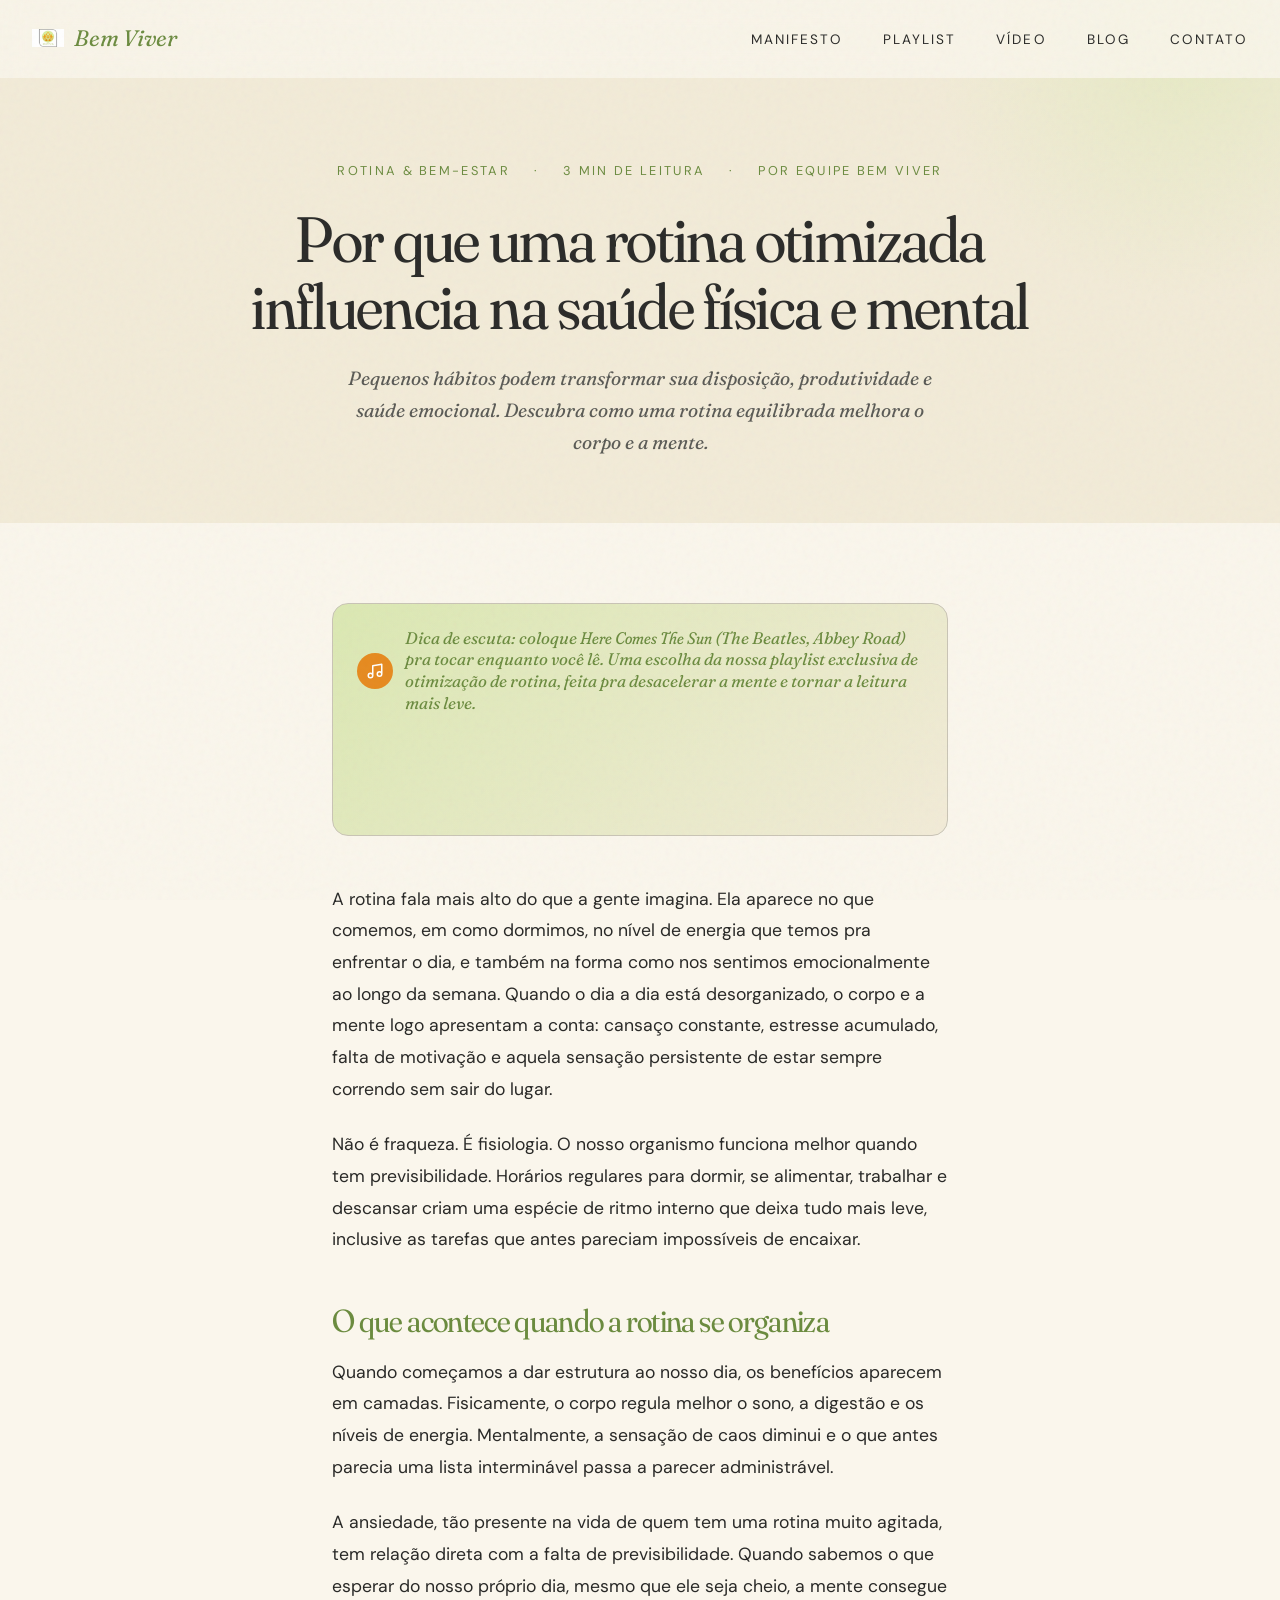
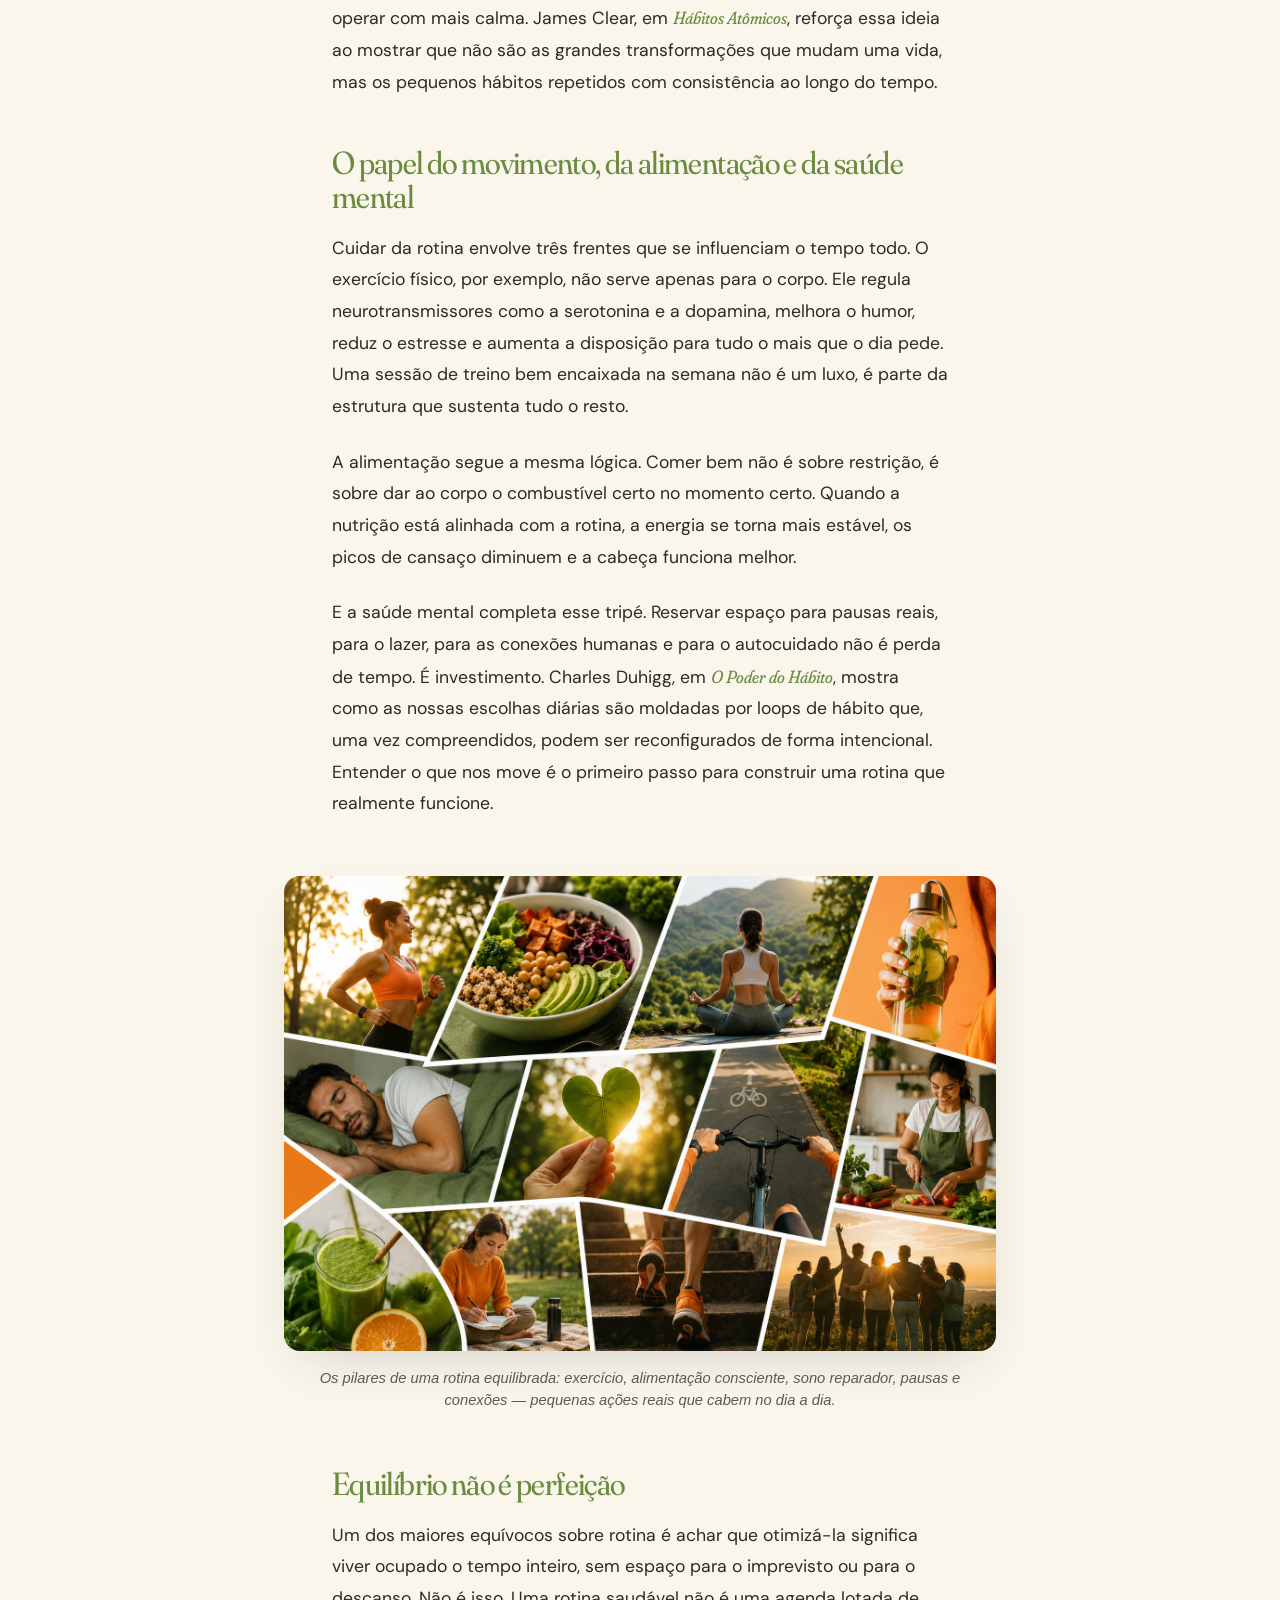
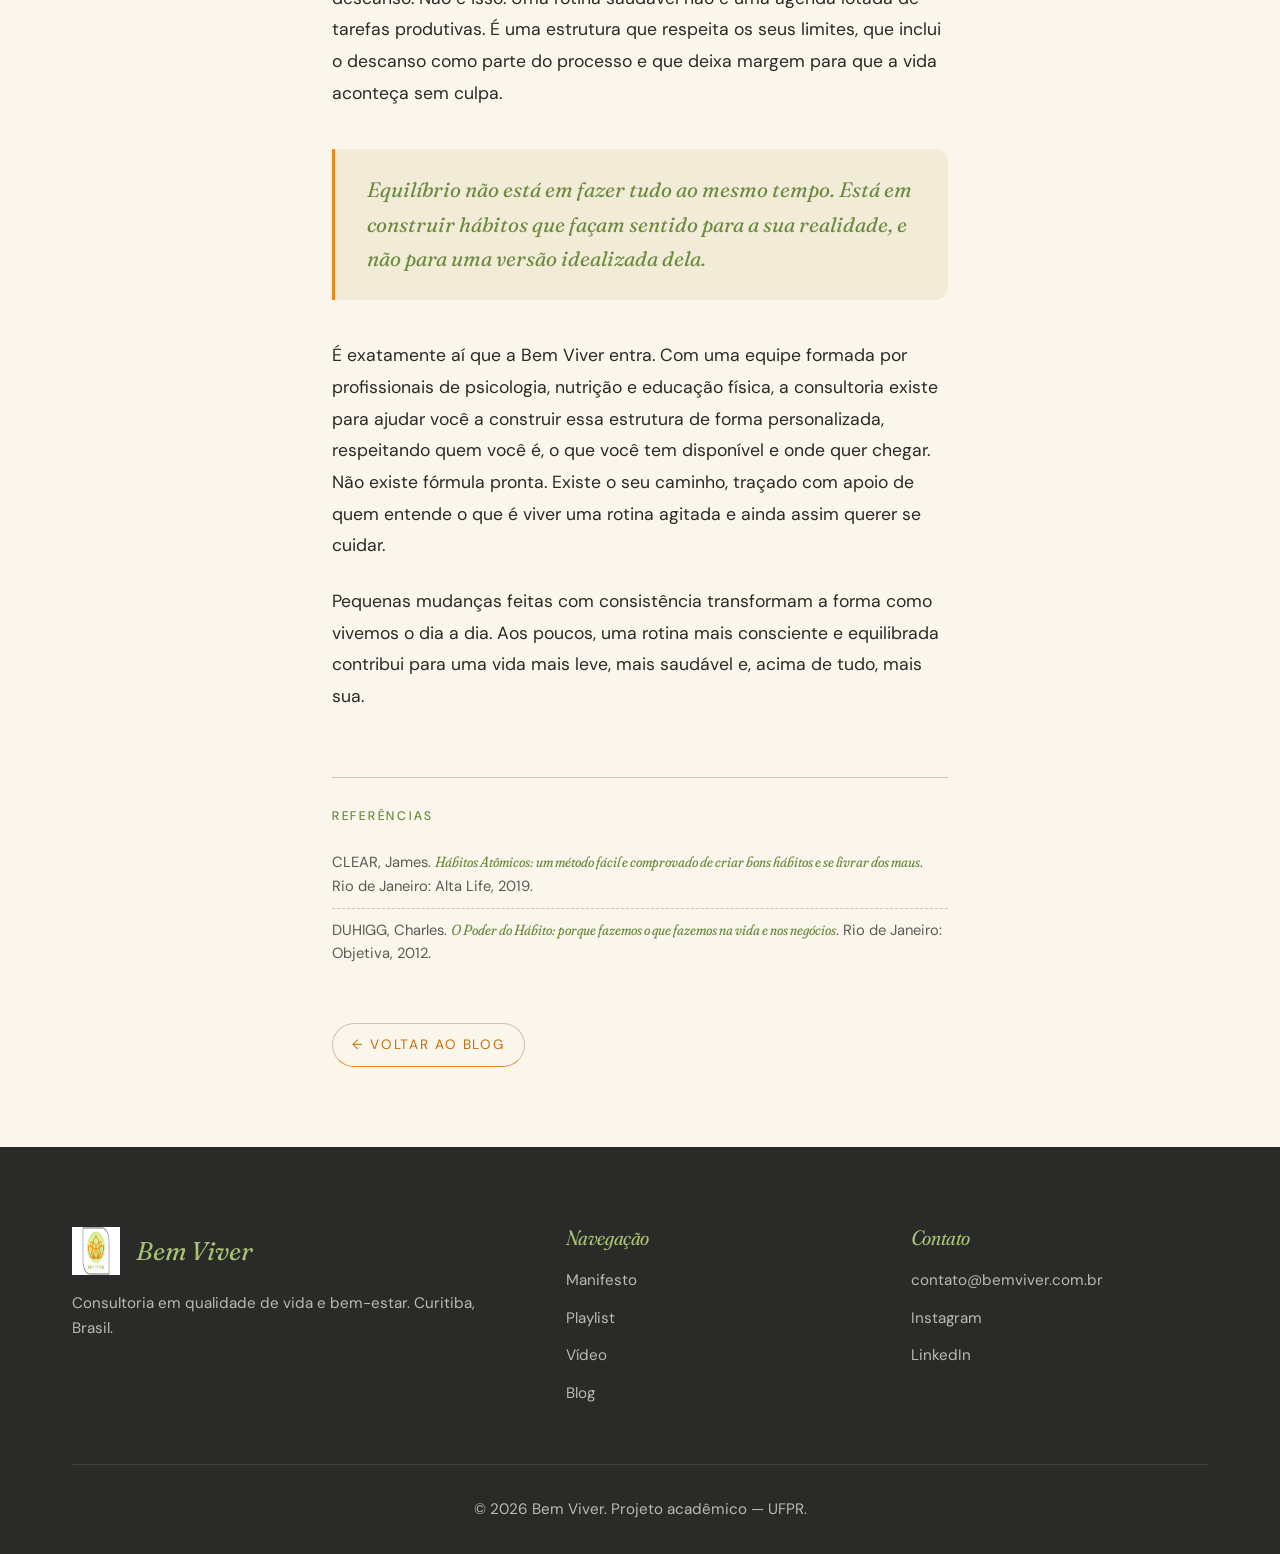
==== commit e0c56c55: "Add files via upload" ====
--- a/blog-1.html
+++ b/blog-1.html
@@ -52,7 +52,7 @@
           </svg>
         </div>
         <div class="listen-widget-text">
-          Sugestão: leia esta matéria ouvindo <em>Here Comes the Sun</em>.
+          Dica de escuta: coloque <em>Here Comes The Sun</em> (The Beatles, Abbey Road) pra tocar enquanto você lê. Uma escolha da nossa playlist exclusiva de otimização de rotina, feita pra desacelerar a mente e tornar a leitura mais leve.
         </div>
       </div>
       <iframe
@@ -64,19 +64,23 @@
       </iframe>
     </div>
 
-    <p>A rotina influencia diretamente nossa saúde física e mental. Quando o dia a dia está desorganizado, é comum sentir cansaço, estresse e falta de motivação. Entre compromissos, cobranças e responsabilidades, muitas pessoas acabam deixando o próprio bem-estar em segundo plano.</p>
+    <p>A rotina fala mais alto do que a gente imagina. Ela aparece no que comemos, em como dormimos, no nível de energia que temos pra enfrentar o dia, e também na forma como nos sentimos emocionalmente ao longo da semana. Quando o dia a dia está desorganizado, o corpo e a mente logo apresentam a conta: cansaço constante, estresse acumulado, falta de motivação e aquela sensação persistente de estar sempre correndo sem sair do lugar.</p>
 
-    <p>Por outro lado, criar hábitos saudáveis ajuda o corpo e a mente a funcionarem de forma mais equilibrada. Ter horários organizados para dormir, se alimentar, trabalhar e descansar melhora a disposição e torna a rotina menos sobrecarregada.</p>
+    <p>Não é fraqueza. É fisiologia. O nosso organismo funciona melhor quando tem previsibilidade. Horários regulares para dormir, se alimentar, trabalhar e descansar criam uma espécie de ritmo interno que deixa tudo mais leve, inclusive as tarefas que antes pareciam impossíveis de encaixar.</p>
 
-    <p>Além dos benefícios físicos, uma rotina equilibrada também impacta diretamente a saúde mental. Quando conseguimos organizar melhor o dia, a ansiedade diminui e as tarefas passam a parecer mais leves e possíveis de administrar.</p>
+    <h2>O que acontece quando a rotina se organiza</h2>
 
-    <p>A prática de exercícios físicos, por exemplo, contribui para o bem-estar emocional, melhora o humor e ajuda no controle do estresse. Mas cuidar da rotina vai além da produtividade. Reservar momentos para pausas, lazer e autocuidado também faz parte de uma vida saudável.</p>
+    <p>Quando começamos a dar estrutura ao nosso dia, os benefícios aparecem em camadas. Fisicamente, o corpo regula melhor o sono, a digestão e os níveis de energia. Mentalmente, a sensação de caos diminui e o que antes parecia uma lista interminável passa a parecer administrável.</p>
 
-    <blockquote>
-      Equilíbrio não está em fazer tudo ao mesmo tempo, mas em construir hábitos que façam sentido para a sua realidade.
-    </blockquote>
+    <p>A ansiedade, tão presente na vida de quem tem uma rotina muito agitada, tem relação direta com a falta de previsibilidade. Quando sabemos o que esperar do nosso próprio dia, mesmo que ele seja cheio, a mente consegue operar com mais calma. James Clear, em <em>Hábitos Atômicos</em>, reforça essa ideia ao mostrar que não são as grandes transformações que mudam uma vida, mas os pequenos hábitos repetidos com consistência ao longo do tempo.</p>
 
-    <p>É importante entender que otimizar a rotina não significa viver ocupado o tempo inteiro ou buscar uma rotina perfeita. Pequenas mudanças feitas com consistência podem transformar a forma como vivemos o dia a dia. Aos poucos, uma rotina mais consciente e equilibrada contribui para uma vida mais leve, saudável e sustentável.</p>
+    <h2>O papel do movimento, da alimentação e da saúde mental</h2>
+
+    <p>Cuidar da rotina envolve três frentes que se influenciam o tempo todo. O exercício físico, por exemplo, não serve apenas para o corpo. Ele regula neurotransmissores como a serotonina e a dopamina, melhora o humor, reduz o estresse e aumenta a disposição para tudo o mais que o dia pede. Uma sessão de treino bem encaixada na semana não é um luxo, é parte da estrutura que sustenta tudo o resto.</p>
+
+    <p>A alimentação segue a mesma lógica. Comer bem não é sobre restrição, é sobre dar ao corpo o combustível certo no momento certo. Quando a nutrição está alinhada com a rotina, a energia se torna mais estável, os picos de cansaço diminuem e a cabeça funciona melhor.</p>
+
+    <p>E a saúde mental completa esse tripé. Reservar espaço para pausas reais, para o lazer, para as conexões humanas e para o autocuidado não é perda de tempo. É investimento. Charles Duhigg, em <em>O Poder do Hábito</em>, mostra como as nossas escolhas diárias são moldadas por loops de hábito que, uma vez compreendidos, podem ser reconfigurados de forma intencional. Entender o que nos move é o primeiro passo para construir uma rotina que realmente funcione.</p>
 
     <!-- ▼▼▼ VISUAL — mosaico ▼▼▼ -->
     <figure class="post-visual">
@@ -86,26 +90,24 @@
       </figcaption>
     </figure>
 
-    <!-- ▼▼▼ AUDITIVO — playlist completa ▼▼▼ -->
-    <div class="audio-section">
-      <span class="audio-section-eyebrow">Auditivo</span>
-      <h3>A trilha sonora desta leitura</h3>
-      <p>Esta é a nossa playlist exclusiva de otimização de rotina, trazendo faixas selecionadas como <em>Here Comes The Sun</em>, do álbum <em>Abbey Road (Remastered)</em>. A seleção foi criada para trazer uma experiência imersiva e com ritmo equilibrado, ideal para acompanhar uma leitura focada em desacelerar, organizar a mente e buscar uma vida mais leve e consciente.</p>
-      <iframe
-        src="https://open.spotify.com/embed/playlist/1UYiBppP9UuxYVPkmImmEA?utm_source=generator&theme=0"
-        height="380"
-        frameborder="0"
-        allow="autoplay; clipboard-write; encrypted-media; fullscreen; picture-in-picture"
-        loading="lazy">
-      </iframe>
-    </div>
+    <h2>Equilíbrio não é perfeição</h2>
+
+    <p>Um dos maiores equívocos sobre rotina é achar que otimizá-la significa viver ocupado o tempo inteiro, sem espaço para o imprevisto ou para o descanso. Não é isso. Uma rotina saudável não é uma agenda lotada de tarefas produtivas. É uma estrutura que respeita os seus limites, que inclui o descanso como parte do processo e que deixa margem para que a vida aconteça sem culpa.</p>
+
+    <blockquote>
+      Equilíbrio não está em fazer tudo ao mesmo tempo. Está em construir hábitos que façam sentido para a sua realidade, e não para uma versão idealizada dela.
+    </blockquote>
+
+    <p>É exatamente aí que a Bem Viver entra. Com uma equipe formada por profissionais de psicologia, nutrição e educação física, a consultoria existe para ajudar você a construir essa estrutura de forma personalizada, respeitando quem você é, o que você tem disponível e onde quer chegar. Não existe fórmula pronta. Existe o seu caminho, traçado com apoio de quem entende o que é viver uma rotina agitada e ainda assim querer se cuidar.</p>
+
+    <p>Pequenas mudanças feitas com consistência transformam a forma como vivemos o dia a dia. Aos poucos, uma rotina mais consciente e equilibrada contribui para uma vida mais leve, mais saudável e, acima de tudo, mais sua.</p>
 
     <!-- ▼▼▼ REFERÊNCIAS ▼▼▼ -->
     <div class="post-references">
       <h4>Referências</h4>
       <ul>
-        <li>CLEAR, James. <em>Hábitos atômicos: um método fácil e comprovado de criar bons hábitos e se livrar dos maus</em>. Rio de Janeiro: Alta Life, 2019.</li>
-        <li>DUHIGG, Charles. <em>O poder do hábito: porque fazemos o que fazemos na vida e nos negócios</em>. Rio de Janeiro: Objetiva, 2012.</li>
+        <li>CLEAR, James. <em>Hábitos Atômicos: um método fácil e comprovado de criar bons hábitos e se livrar dos maus</em>. Rio de Janeiro: Alta Life, 2019.</li>
+        <li>DUHIGG, Charles. <em>O Poder do Hábito: porque fazemos o que fazemos na vida e nos negócios</em>. Rio de Janeiro: Objetiva, 2012.</li>
       </ul>
     </div>
 
